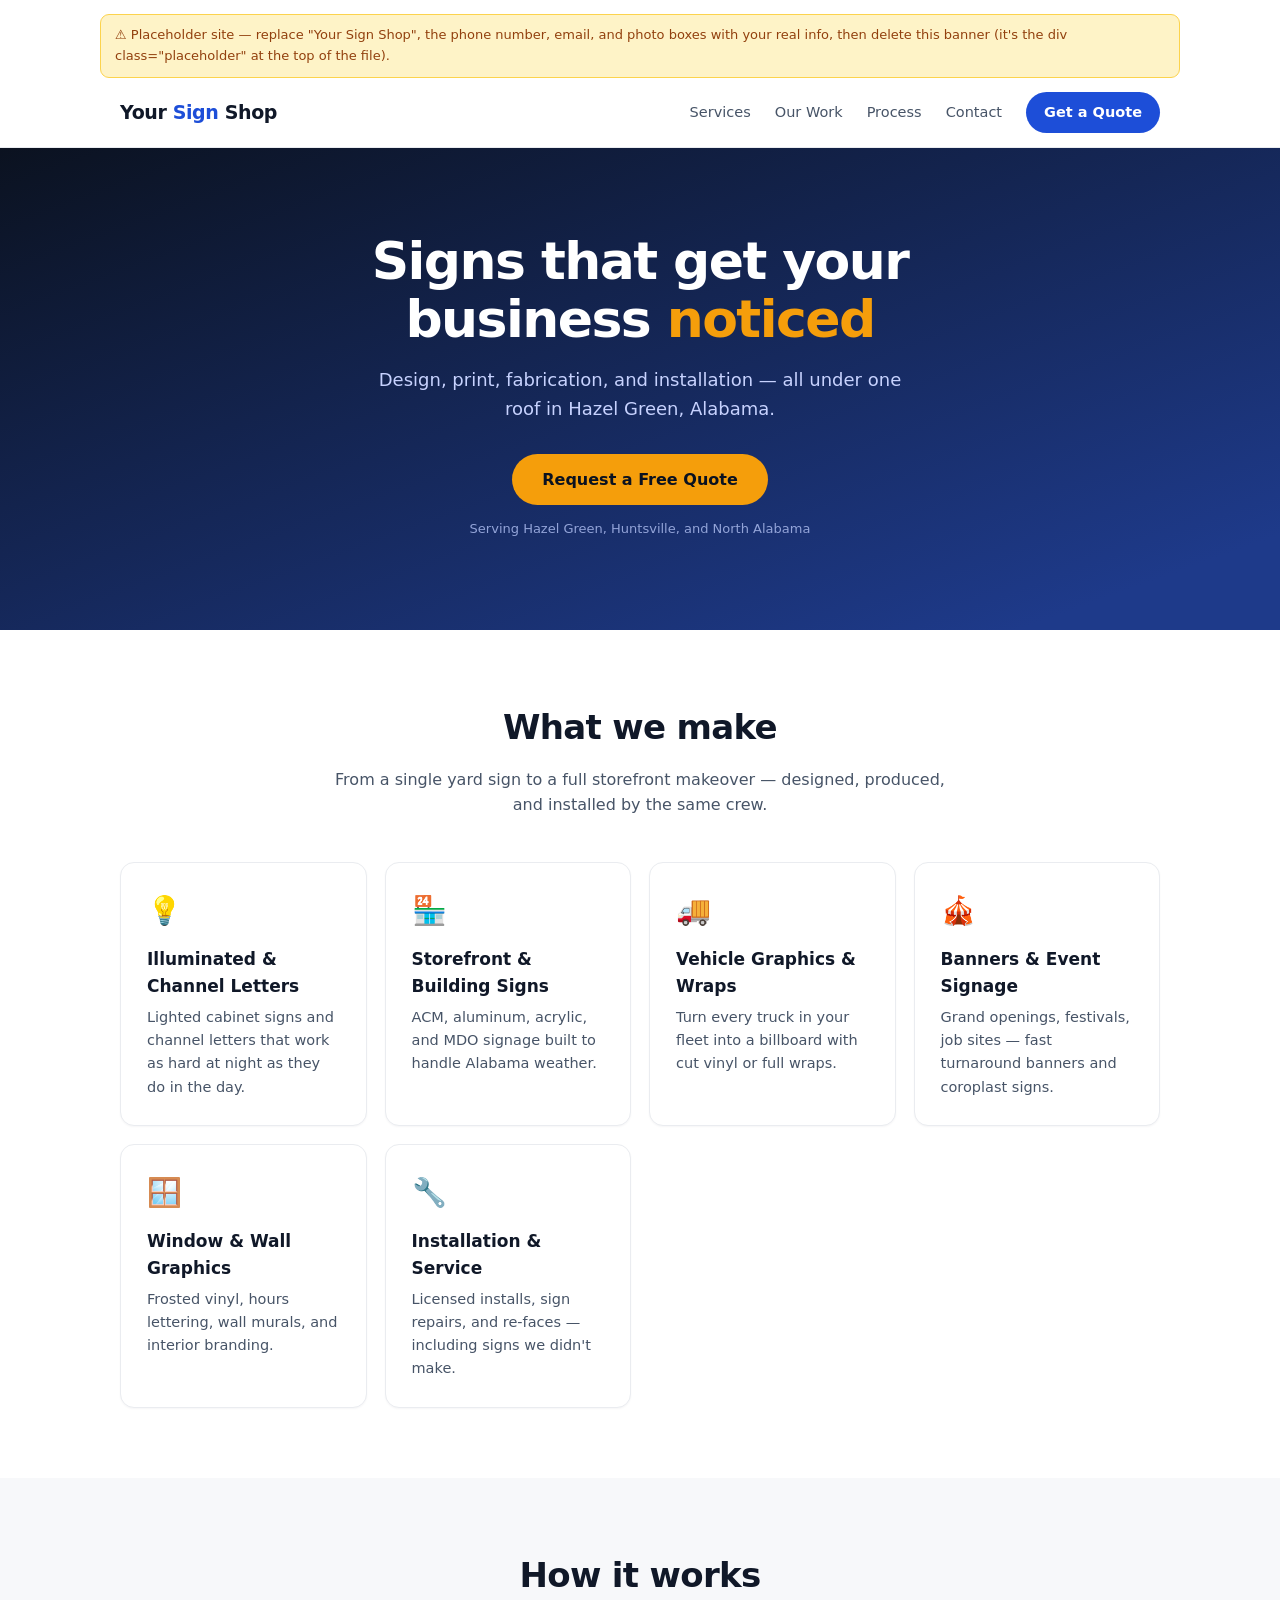
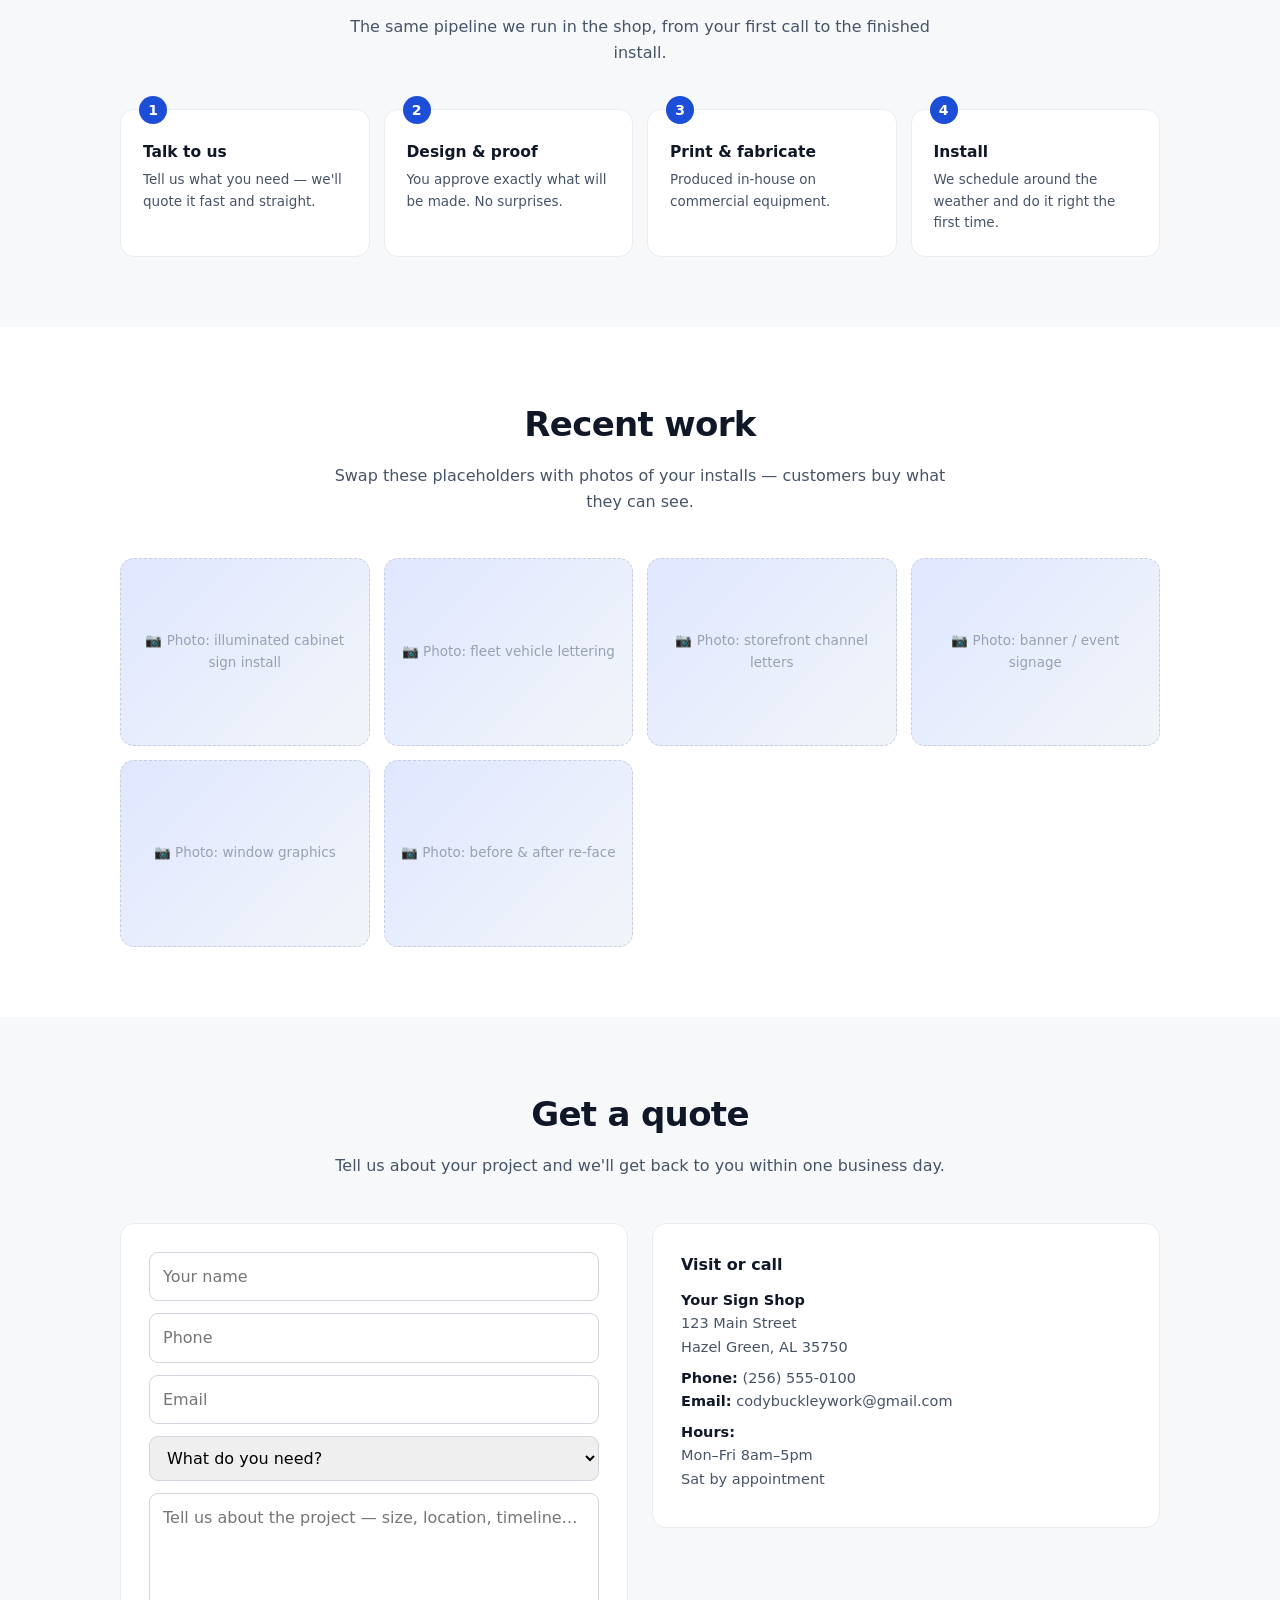
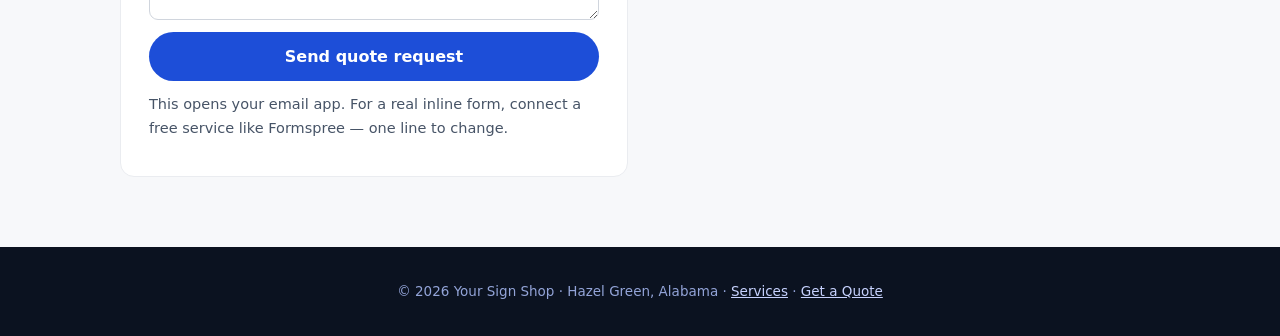
==== shop-website-public/index.html @ 36ec5738 "update Sun 07/12/2026 11:29:08.54" ====
<!DOCTYPE html>
<html lang="en">
<head>
<meta charset="UTF-8">
<meta name="viewport" content="width=device-width, initial-scale=1.0">
<title>Your Sign Shop — Custom Signs, Banners & Vehicle Graphics | Hazel Green, AL</title>
<meta name="description" content="Custom signs, banners, vehicle graphics, and installations in Hazel Green, Alabama. Design to install, done right.">
<style>
:root{
  --ink:#101828;--ink2:#475467;--ink3:#98a2b3;--bg:#ffffff;--bg2:#f7f8fa;
  --brand:#1d4ed8;--brand-dark:#1e3a8a;--accent:#f59e0b;--radius:14px;
  --max:1080px;
}
*{box-sizing:border-box;margin:0}
body{font-family:system-ui,-apple-system,'Segoe UI',Roboto,sans-serif;color:var(--ink);line-height:1.6;background:var(--bg)}
img{max-width:100%}
a{color:var(--brand)}
.wrap{max-width:var(--max);margin:0 auto;padding:0 20px}
header{position:sticky;top:0;background:rgba(255,255,255,.94);backdrop-filter:blur(8px);border-bottom:1px solid #eaecf0;z-index:10}
.nav{display:flex;align-items:center;gap:24px;padding:14px 20px;max-width:var(--max);margin:0 auto}
.logo{font-weight:800;font-size:19px;letter-spacing:-.02em;color:var(--ink);text-decoration:none}
.logo span{color:var(--brand)}
.nav a:not(.logo):not(.cta){color:var(--ink2);text-decoration:none;font-size:14.5px;font-weight:500}
.nav a:hover:not(.logo):not(.cta){color:var(--ink)}
.nav .spacer{flex:1}
.cta{background:var(--brand);color:#fff;text-decoration:none;font-weight:600;font-size:14.5px;padding:9px 18px;border-radius:999px}
.cta:hover{background:var(--brand-dark)}
.hero{background:linear-gradient(160deg,#0b1220 0%,#1e3a8a 90%);color:#fff;padding:84px 20px 90px;text-align:center}
.hero h1{font-size:clamp(30px,5.5vw,52px);font-weight:800;letter-spacing:-.03em;line-height:1.12;max-width:760px;margin:0 auto}
.hero h1 em{font-style:normal;color:var(--accent)}
.hero p{margin:18px auto 0;max-width:560px;font-size:18px;color:#c7d2fe}
.hero .cta{display:inline-block;margin-top:30px;font-size:16px;padding:13px 30px;background:var(--accent);color:#0b1220}
.hero .cta:hover{filter:brightness(1.08)}
.hero .sub{margin-top:14px;font-size:13px;color:#93a4d8}
section{padding:70px 0}
section.alt{background:var(--bg2)}
h2{font-size:clamp(24px,3.5vw,34px);font-weight:800;letter-spacing:-.02em;text-align:center}
.lede{text-align:center;color:var(--ink2);max-width:620px;margin:12px auto 0}
.grid{display:grid;grid-template-columns:repeat(auto-fit,minmax(240px,1fr));gap:18px;margin-top:44px}
.card{background:#fff;border:1px solid #eaecf0;border-radius:var(--radius);padding:26px;box-shadow:0 1px 2px rgba(16,24,40,.04)}
.alt .card{box-shadow:0 1px 3px rgba(16,24,40,.07)}
.card .ico{font-size:28px}
.card h3{margin:12px 0 6px;font-size:17px}
.card p{color:var(--ink2);font-size:14.5px}
.steps{display:grid;grid-template-columns:repeat(auto-fit,minmax(180px,1fr));gap:14px;margin-top:44px;counter-reset:step}
.step{background:#fff;border:1px solid #eaecf0;border-radius:var(--radius);padding:22px;position:relative}
.step::before{counter-increment:step;content:counter(step);position:absolute;top:-14px;left:18px;background:var(--brand);color:#fff;width:28px;height:28px;border-radius:50%;display:flex;align-items:center;justify-content:center;font-weight:700;font-size:14px}
.step h3{font-size:15.5px;margin:8px 0 4px}
.step p{color:var(--ink2);font-size:13.5px}
.gallery{display:grid;grid-template-columns:repeat(auto-fit,minmax(220px,1fr));gap:14px;margin-top:44px}
.shot{aspect-ratio:4/3;border-radius:var(--radius);background:linear-gradient(135deg,#e0e7ff,#f1f5f9);display:flex;align-items:center;justify-content:center;color:var(--ink3);font-size:13.5px;text-align:center;padding:12px;border:1px dashed #c7cede}
.contact-grid{display:grid;grid-template-columns:repeat(auto-fit,minmax(260px,1fr));gap:24px;margin-top:44px;align-items:start}
.contact-card{background:#fff;border:1px solid #eaecf0;border-radius:var(--radius);padding:28px}
.contact-card h3{font-size:16px;margin-bottom:12px}
.contact-card p{color:var(--ink2);font-size:14.5px;margin-bottom:8px}
.contact-card strong{color:var(--ink)}
form{display:flex;flex-direction:column;gap:12px}
input,textarea,select{font:inherit;padding:11px 13px;border:1px solid #d0d5dd;border-radius:9px;width:100%}
input:focus,textarea:focus,select:focus{outline:2px solid var(--brand);border-color:transparent}
button{font:inherit;font-weight:600;background:var(--brand);color:#fff;border:none;border-radius:999px;padding:12px 24px;cursor:pointer}
button:hover{background:var(--brand-dark)}
.note{font-size:12.5px;color:var(--ink3)}
footer{background:#0b1220;color:#93a4d8;padding:34px 20px;text-align:center;font-size:13.5px}
footer a{color:#c7d2fe}
.placeholder{background:#fef3c7;border:1px solid #fcd34d;border-radius:9px;padding:10px 14px;font-size:13px;color:#92400e;max-width:var(--max);margin:14px auto 0}
@media(max-width:640px){
  .nav{gap:14px;flex-wrap:wrap}
  .nav a:not(.logo):not(.cta){font-size:13px}
  section{padding:50px 0}
}
</style>
</head>
<body>

<div class="placeholder">⚠ Placeholder site — replace "Your Sign Shop", the phone number, email, and photo boxes with your real info, then delete this banner (it's the div class="placeholder" at the top of the file).</div>

<header>
  <nav class="nav">
    <a class="logo" href="#">Your <span>Sign</span> Shop</a>
    <span class="spacer"></span>
    <a href="#services">Services</a>
    <a href="#work">Our Work</a>
    <a href="#process">Process</a>
    <a href="#contact">Contact</a>
    <a class="cta" href="#contact">Get a Quote</a>
  </nav>
</header>

<section class="hero">
  <h1>Signs that get your business <em>noticed</em></h1>
  <p>Design, print, fabrication, and installation — all under one roof in Hazel Green, Alabama.</p>
  <a class="cta" href="#contact">Request a Free Quote</a>
  <div class="sub">Serving Hazel Green, Huntsville, and North Alabama</div>
</section>

<section id="services">
  <div class="wrap">
    <h2>What we make</h2>
    <p class="lede">From a single yard sign to a full storefront makeover — designed, produced, and installed by the same crew.</p>
    <div class="grid">
      <div class="card"><div class="ico">💡</div><h3>Illuminated &amp; Channel Letters</h3><p>Lighted cabinet signs and channel letters that work as hard at night as they do in the day.</p></div>
      <div class="card"><div class="ico">🏪</div><h3>Storefront &amp; Building Signs</h3><p>ACM, aluminum, acrylic, and MDO signage built to handle Alabama weather.</p></div>
      <div class="card"><div class="ico">🚚</div><h3>Vehicle Graphics &amp; Wraps</h3><p>Turn every truck in your fleet into a billboard with cut vinyl or full wraps.</p></div>
      <div class="card"><div class="ico">🎪</div><h3>Banners &amp; Event Signage</h3><p>Grand openings, festivals, job sites — fast turnaround banners and coroplast signs.</p></div>
      <div class="card"><div class="ico">🪟</div><h3>Window &amp; Wall Graphics</h3><p>Frosted vinyl, hours lettering, wall murals, and interior branding.</p></div>
      <div class="card"><div class="ico">🔧</div><h3>Installation &amp; Service</h3><p>Licensed installs, sign repairs, and re-faces — including signs we didn't make.</p></div>
    </div>
  </div>
</section>

<section class="alt" id="process">
  <div class="wrap">
    <h2>How it works</h2>
    <p class="lede">The same pipeline we run in the shop, from your first call to the finished install.</p>
    <div class="steps">
      <div class="step"><h3>Talk to us</h3><p>Tell us what you need — we'll quote it fast and straight.</p></div>
      <div class="step"><h3>Design &amp; proof</h3><p>You approve exactly what will be made. No surprises.</p></div>
      <div class="step"><h3>Print &amp; fabricate</h3><p>Produced in-house on commercial equipment.</p></div>
      <div class="step"><h3>Install</h3><p>We schedule around the weather and do it right the first time.</p></div>
    </div>
  </div>
</section>

<section id="work">
  <div class="wrap">
    <h2>Recent work</h2>
    <p class="lede">Swap these placeholders with photos of your installs — customers buy what they can see.</p>
    <div class="gallery">
      <div class="shot">📷 Photo: illuminated cabinet sign install</div>
      <div class="shot">📷 Photo: fleet vehicle lettering</div>
      <div class="shot">📷 Photo: storefront channel letters</div>
      <div class="shot">📷 Photo: banner / event signage</div>
      <div class="shot">📷 Photo: window graphics</div>
      <div class="shot">📷 Photo: before &amp; after re-face</div>
    </div>
  </div>
</section>

<section class="alt" id="contact">
  <div class="wrap">
    <h2>Get a quote</h2>
    <p class="lede">Tell us about your project and we'll get back to you within one business day.</p>
    <div class="contact-grid">
      <div class="contact-card">
        <form action="mailto:codybuckleywork@gmail.com" method="get" enctype="text/plain">
          <input type="text" name="name" placeholder="Your name" required>
          <input type="text" name="phone" placeholder="Phone">
          <input type="email" name="email" placeholder="Email" required>
          <select name="type">
            <option value="">What do you need?</option>
            <option>Illuminated / channel letters</option>
            <option>Storefront or building sign</option>
            <option>Vehicle graphics / wrap</option>
            <option>Banner or event signage</option>
            <option>Window / wall graphics</option>
            <option>Repair or install only</option>
            <option>Something else</option>
          </select>
          <textarea name="details" rows="4" placeholder="Tell us about the project — size, location, timeline…"></textarea>
          <button type="submit">Send quote request</button>
          <p class="note">This opens your email app. For a real inline form, connect a free service like Formspree — one line to change.</p>
        </form>
      </div>
      <div class="contact-card">
        <h3>Visit or call</h3>
        <p><strong>Your Sign Shop</strong><br>123 Main Street<br>Hazel Green, AL 35750</p>
        <p><strong>Phone:</strong> (256) 555-0100<br><strong>Email:</strong> codybuckleywork@gmail.com</p>
        <p><strong>Hours:</strong><br>Mon–Fri 8am–5pm<br>Sat by appointment</p>
      </div>
    </div>
  </div>
</section>

<footer>
  © 2026 Your Sign Shop · Hazel Green, Alabama · <a href="#services">Services</a> · <a href="#contact">Get a Quote</a>
</footer>

</body>
</html>
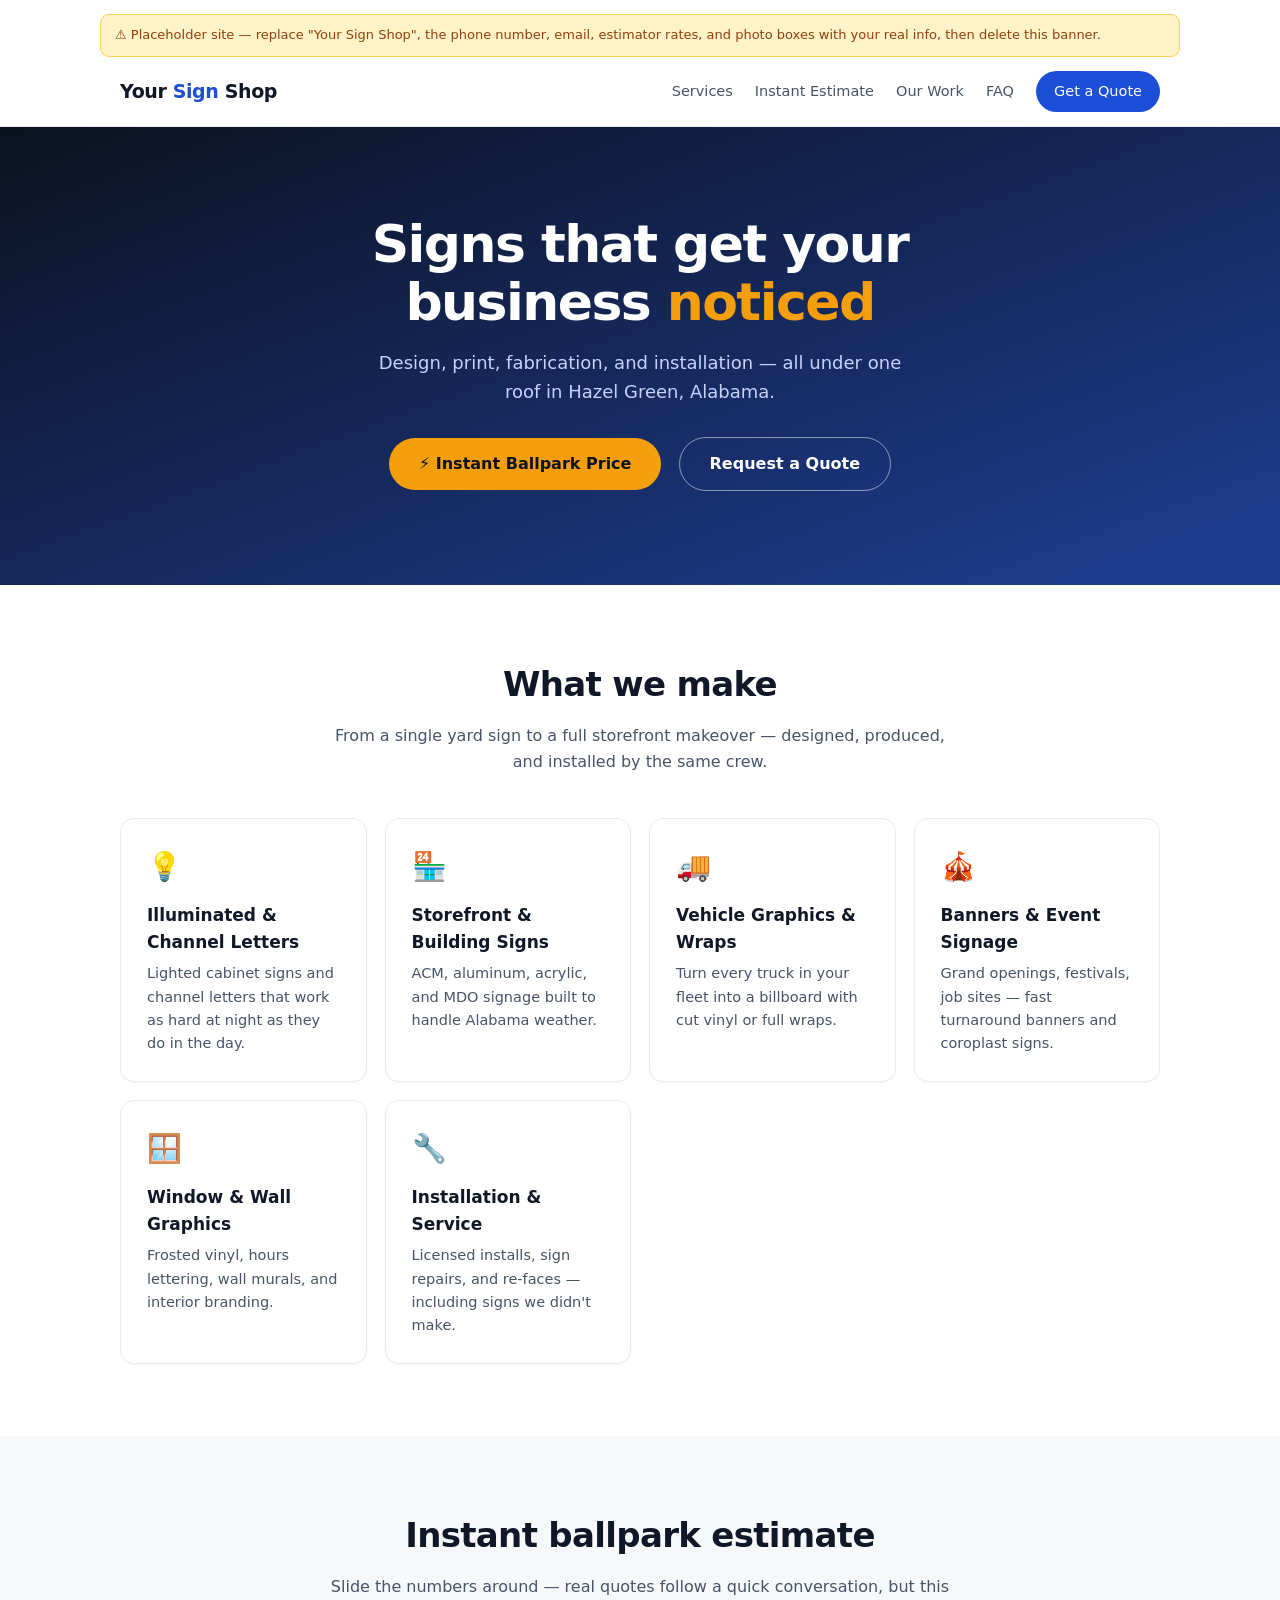
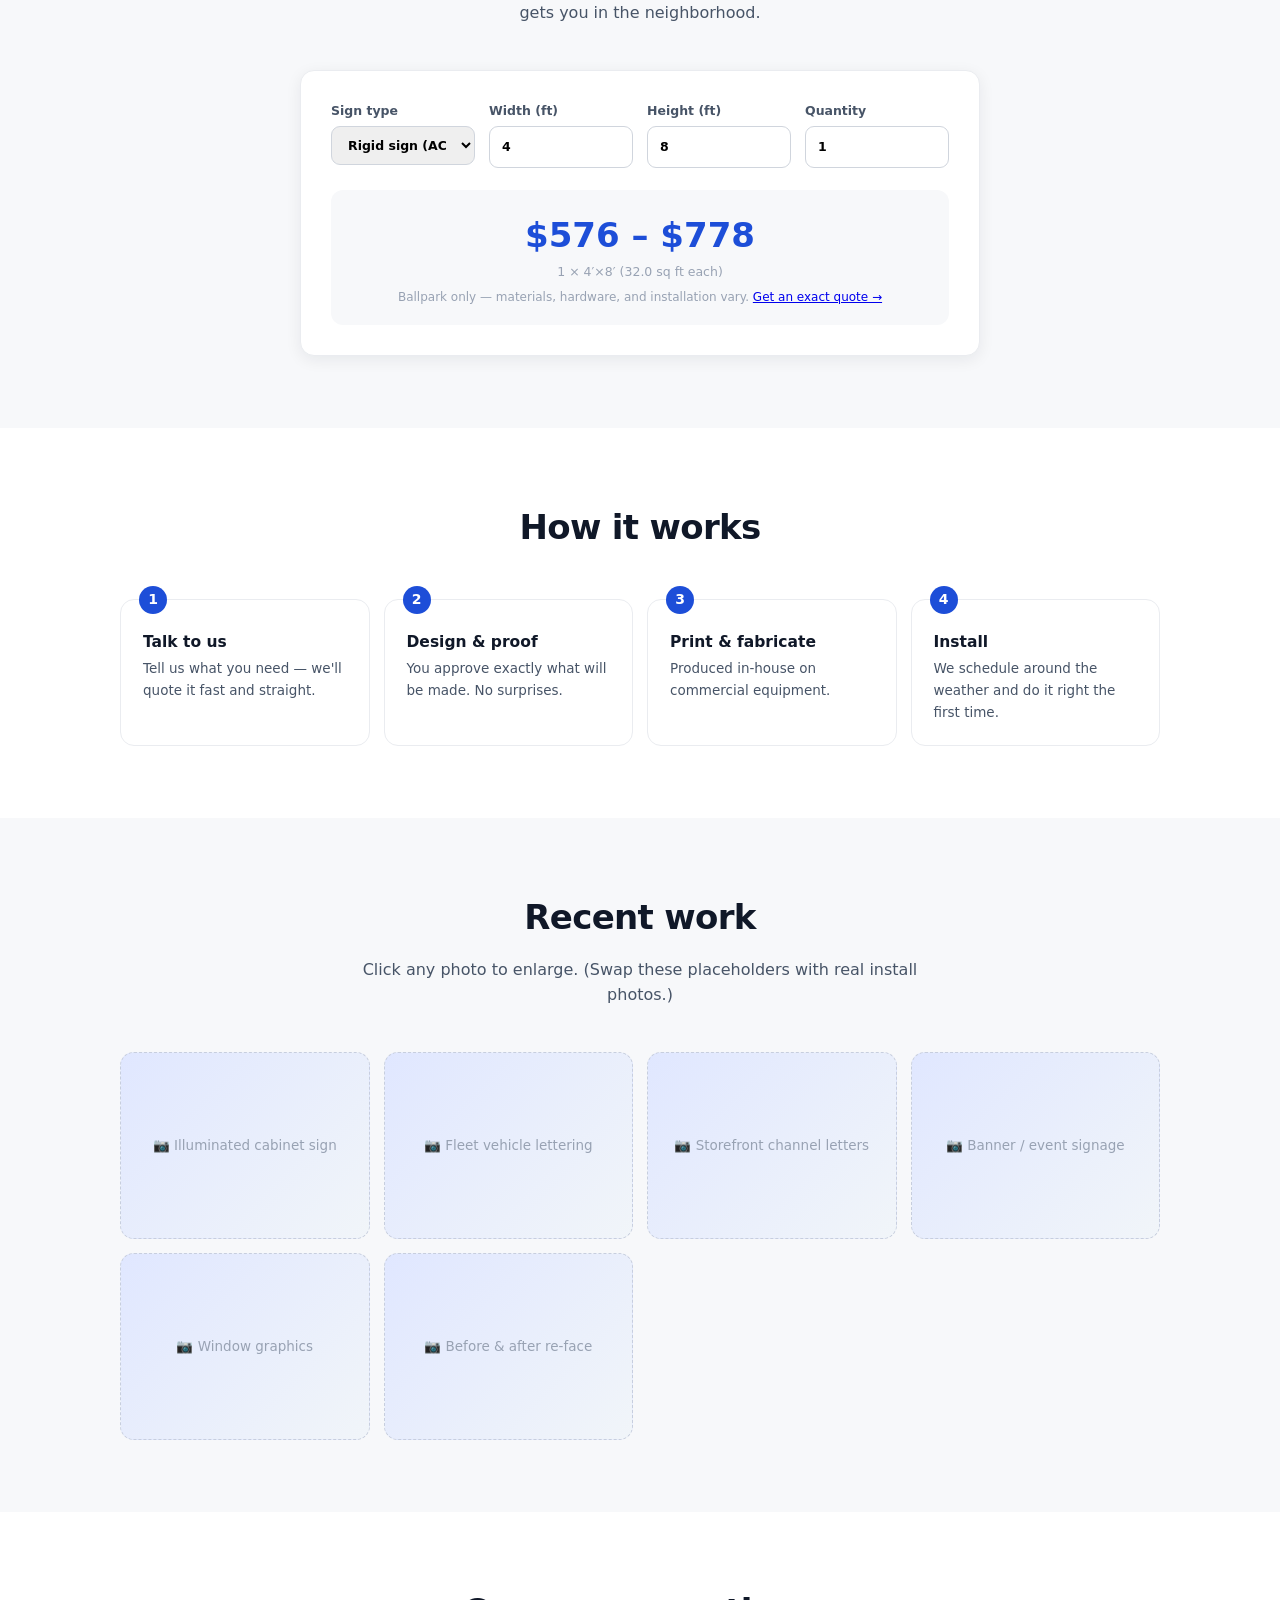
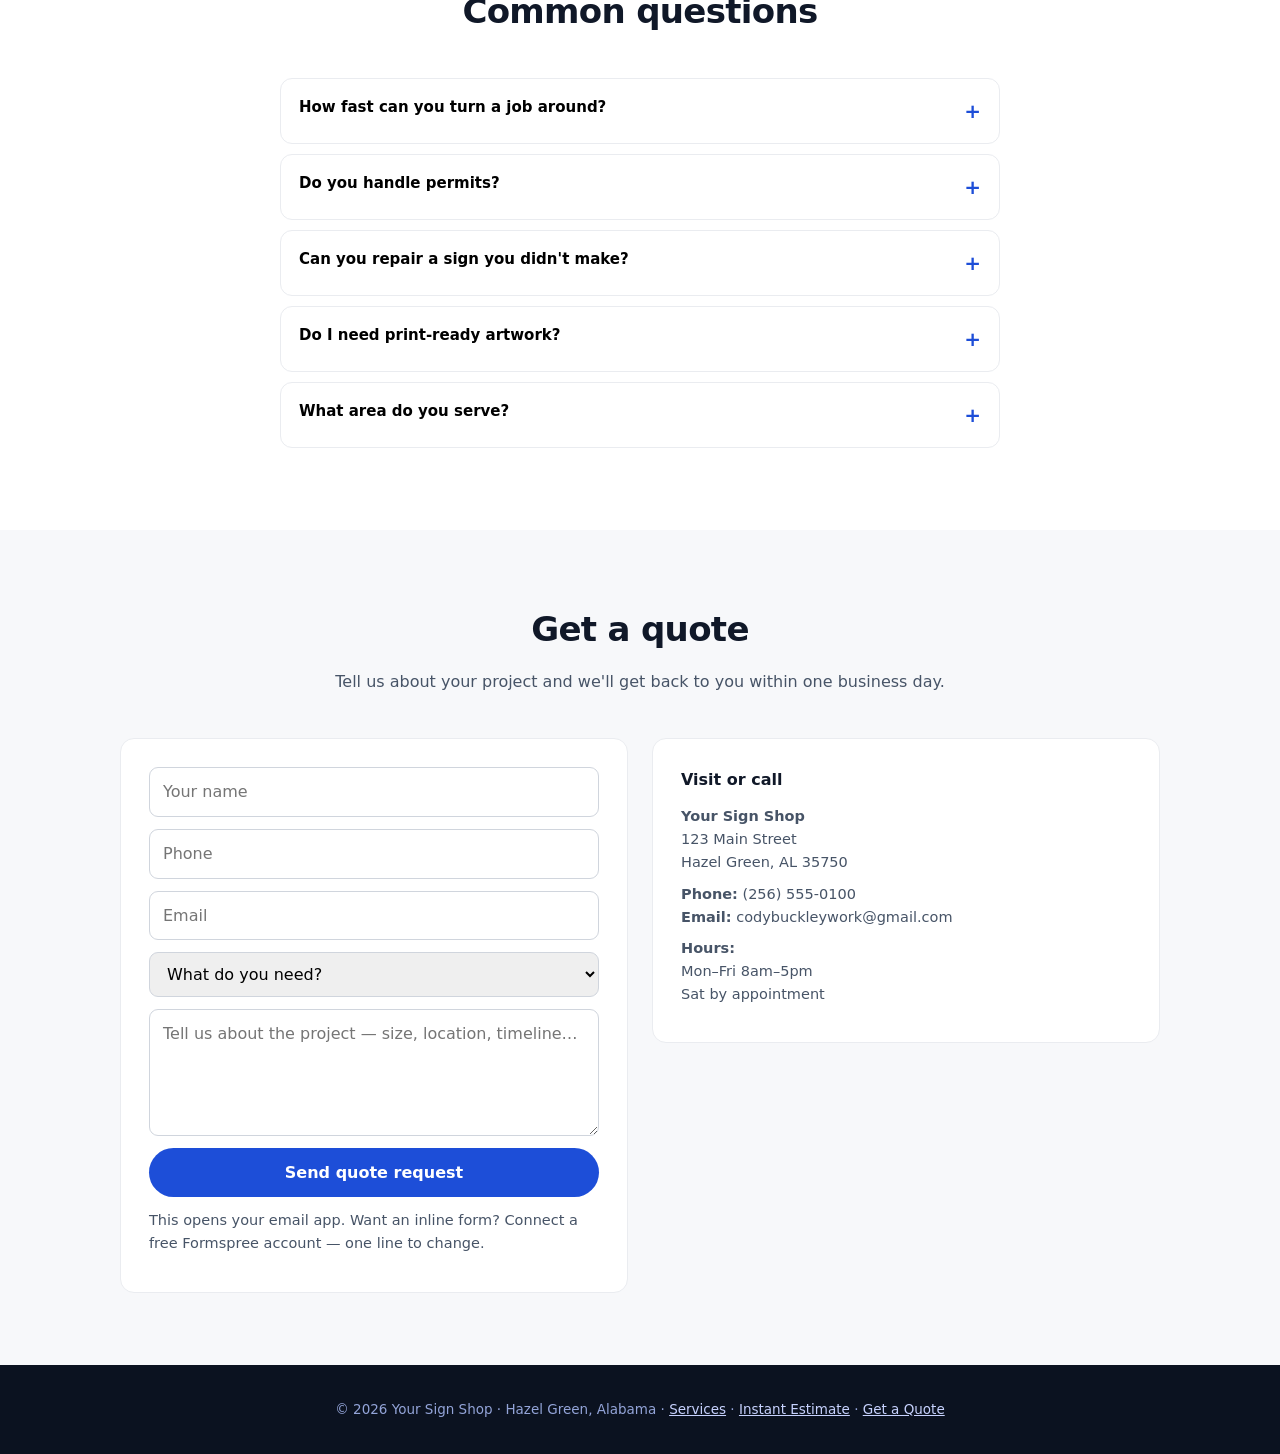
==== commit e1fc02b1: "interactive site" ====
--- a/shop-website-public/index.html
+++ b/shop-website-public/index.html
@@ -4,145 +4,208 @@
 <meta charset="UTF-8">
 <meta name="viewport" content="width=device-width, initial-scale=1.0">
 <title>Your Sign Shop — Custom Signs, Banners & Vehicle Graphics | Hazel Green, AL</title>
-<meta name="description" content="Custom signs, banners, vehicle graphics, and installations in Hazel Green, Alabama. Design to install, done right.">
+<meta name="description" content="Custom signs, banners, vehicle graphics, and installations in Hazel Green, Alabama. Instant ballpark pricing, design to install.">
 <style>
-:root{
-  --ink:#101828;--ink2:#475467;--ink3:#98a2b3;--bg:#ffffff;--bg2:#f7f8fa;
-  --brand:#1d4ed8;--brand-dark:#1e3a8a;--accent:#f59e0b;--radius:14px;
-  --max:1080px;
-}
+:root{--ink:#101828;--ink2:#475467;--ink3:#98a2b3;--bg:#fff;--bg2:#f7f8fa;--brand:#1d4ed8;--brand-dark:#1e3a8a;--accent:#f59e0b;--radius:14px;--max:1080px}
 *{box-sizing:border-box;margin:0}
+html{scroll-behavior:smooth}
 body{font-family:system-ui,-apple-system,'Segoe UI',Roboto,sans-serif;color:var(--ink);line-height:1.6;background:var(--bg)}
 img{max-width:100%}
-a{color:var(--brand)}
 .wrap{max-width:var(--max);margin:0 auto;padding:0 20px}
-header{position:sticky;top:0;background:rgba(255,255,255,.94);backdrop-filter:blur(8px);border-bottom:1px solid #eaecf0;z-index:10}
-.nav{display:flex;align-items:center;gap:24px;padding:14px 20px;max-width:var(--max);margin:0 auto}
+header{position:sticky;top:0;background:rgba(255,255,255,.95);backdrop-filter:blur(8px);border-bottom:1px solid #eaecf0;z-index:20}
+.nav{display:flex;align-items:center;gap:22px;padding:14px 20px;max-width:var(--max);margin:0 auto}
 .logo{font-weight:800;font-size:19px;letter-spacing:-.02em;color:var(--ink);text-decoration:none}
 .logo span{color:var(--brand)}
-.nav a:not(.logo):not(.cta){color:var(--ink2);text-decoration:none;font-size:14.5px;font-weight:500}
-.nav a:hover:not(.logo):not(.cta){color:var(--ink)}
-.nav .spacer{flex:1}
-.cta{background:var(--brand);color:#fff;text-decoration:none;font-weight:600;font-size:14.5px;padding:9px 18px;border-radius:999px}
+.nav-links{display:flex;gap:22px;align-items:center;margin-left:auto}
+.nav-links a{color:var(--ink2);text-decoration:none;font-size:14.5px;font-weight:500}
+.nav-links a:hover{color:var(--ink)}
+.cta{background:var(--brand);color:#fff!important;font-weight:600;padding:9px 18px;border-radius:999px}
 .cta:hover{background:var(--brand-dark)}
-.hero{background:linear-gradient(160deg,#0b1220 0%,#1e3a8a 90%);color:#fff;padding:84px 20px 90px;text-align:center}
+.burger{display:none;margin-left:auto;background:none;border:none;font-size:26px;cursor:pointer;color:var(--ink)}
+.hero{background:linear-gradient(160deg,#0b1220 0%,#1e3a8a 90%);color:#fff;padding:88px 20px 94px;text-align:center;overflow:hidden}
 .hero h1{font-size:clamp(30px,5.5vw,52px);font-weight:800;letter-spacing:-.03em;line-height:1.12;max-width:760px;margin:0 auto}
 .hero h1 em{font-style:normal;color:var(--accent)}
 .hero p{margin:18px auto 0;max-width:560px;font-size:18px;color:#c7d2fe}
-.hero .cta{display:inline-block;margin-top:30px;font-size:16px;padding:13px 30px;background:var(--accent);color:#0b1220}
-.hero .cta:hover{filter:brightness(1.08)}
-.hero .sub{margin-top:14px;font-size:13px;color:#93a4d8}
-section{padding:70px 0}
+.hero .btn{display:inline-block;margin:30px 6px 0;font-size:16px;padding:13px 30px;border-radius:999px;text-decoration:none;font-weight:700}
+.b-solid{background:var(--accent);color:#0b1220}
+.b-line{border:1.5px solid rgba(255,255,255,.5);color:#fff}
+section{padding:72px 0}
 section.alt{background:var(--bg2)}
 h2{font-size:clamp(24px,3.5vw,34px);font-weight:800;letter-spacing:-.02em;text-align:center}
 .lede{text-align:center;color:var(--ink2);max-width:620px;margin:12px auto 0}
 .grid{display:grid;grid-template-columns:repeat(auto-fit,minmax(240px,1fr));gap:18px;margin-top:44px}
 .card{background:#fff;border:1px solid #eaecf0;border-radius:var(--radius);padding:26px;box-shadow:0 1px 2px rgba(16,24,40,.04)}
-.alt .card{box-shadow:0 1px 3px rgba(16,24,40,.07)}
 .card .ico{font-size:28px}
 .card h3{margin:12px 0 6px;font-size:17px}
 .card p{color:var(--ink2);font-size:14.5px}
+/* estimator */
+.est{max-width:680px;margin:44px auto 0;background:#fff;border:1px solid #eaecf0;border-radius:var(--radius);padding:30px;box-shadow:0 4px 16px rgba(16,24,40,.07)}
+.est-grid{display:grid;grid-template-columns:repeat(auto-fit,minmax(130px,1fr));gap:14px}
+.est label{display:flex;flex-direction:column;gap:5px;font-size:12.5px;font-weight:600;color:var(--ink2)}
+.est input,.est select{font:inherit;padding:10px 12px;border:1px solid #d0d5dd;border-radius:9px}
+.est-out{margin-top:22px;text-align:center;background:var(--bg2);border-radius:12px;padding:18px}
+.est-price{font-size:34px;font-weight:800;color:var(--brand)}
+.est-note{font-size:12px;color:var(--ink3);margin-top:6px}
+/* gallery + lightbox */
+.gallery{display:grid;grid-template-columns:repeat(auto-fit,minmax(220px,1fr));gap:14px;margin-top:44px}
+.shot{aspect-ratio:4/3;border-radius:var(--radius);background:linear-gradient(135deg,#e0e7ff,#f1f5f9);display:flex;align-items:center;justify-content:center;color:var(--ink3);font-size:13.5px;text-align:center;padding:12px;border:1px dashed #c7cede;cursor:zoom-in;transition:transform .15s}
+.shot:hover{transform:scale(1.02)}
+.lightbox{position:fixed;inset:0;background:rgba(10,15,26,.92);display:none;align-items:center;justify-content:center;z-index:50;cursor:zoom-out}
+.lightbox.open{display:flex}
+.lightbox .lb-body{max-width:88vw;max-height:82vh;background:#fff;border-radius:14px;padding:40px;font-size:18px;color:var(--ink2);text-align:center}
+/* faq */
+.faq{max-width:720px;margin:40px auto 0}
+.faq-item{border:1px solid #eaecf0;border-radius:12px;margin-bottom:10px;background:#fff;overflow:hidden}
+.faq-q{width:100%;text-align:left;font:inherit;font-weight:600;font-size:15px;padding:16px 18px;background:none;border:none;cursor:pointer;display:flex;justify-content:space-between;gap:10px}
+.faq-q::after{content:"+";font-size:20px;color:var(--brand);transition:transform .2s}
+.faq-item.open .faq-q::after{transform:rotate(45deg)}
+.faq-a{max-height:0;overflow:hidden;transition:max-height .25s ease;color:var(--ink2);font-size:14.5px}
+.faq-a p{padding:0 18px 16px}
+.faq-item.open .faq-a{max-height:200px}
+/* steps + contact reused */
 .steps{display:grid;grid-template-columns:repeat(auto-fit,minmax(180px,1fr));gap:14px;margin-top:44px;counter-reset:step}
 .step{background:#fff;border:1px solid #eaecf0;border-radius:var(--radius);padding:22px;position:relative}
 .step::before{counter-increment:step;content:counter(step);position:absolute;top:-14px;left:18px;background:var(--brand);color:#fff;width:28px;height:28px;border-radius:50%;display:flex;align-items:center;justify-content:center;font-weight:700;font-size:14px}
 .step h3{font-size:15.5px;margin:8px 0 4px}
 .step p{color:var(--ink2);font-size:13.5px}
-.gallery{display:grid;grid-template-columns:repeat(auto-fit,minmax(220px,1fr));gap:14px;margin-top:44px}
-.shot{aspect-ratio:4/3;border-radius:var(--radius);background:linear-gradient(135deg,#e0e7ff,#f1f5f9);display:flex;align-items:center;justify-content:center;color:var(--ink3);font-size:13.5px;text-align:center;padding:12px;border:1px dashed #c7cede}
 .contact-grid{display:grid;grid-template-columns:repeat(auto-fit,minmax(260px,1fr));gap:24px;margin-top:44px;align-items:start}
 .contact-card{background:#fff;border:1px solid #eaecf0;border-radius:var(--radius);padding:28px}
 .contact-card h3{font-size:16px;margin-bottom:12px}
 .contact-card p{color:var(--ink2);font-size:14.5px;margin-bottom:8px}
-.contact-card strong{color:var(--ink)}
-form{display:flex;flex-direction:column;gap:12px}
-input,textarea,select{font:inherit;padding:11px 13px;border:1px solid #d0d5dd;border-radius:9px;width:100%}
-input:focus,textarea:focus,select:focus{outline:2px solid var(--brand);border-color:transparent}
-button{font:inherit;font-weight:600;background:var(--brand);color:#fff;border:none;border-radius:999px;padding:12px 24px;cursor:pointer}
-button:hover{background:var(--brand-dark)}
+form.quote{display:flex;flex-direction:column;gap:12px}
+form.quote input,form.quote textarea,form.quote select{font:inherit;padding:11px 13px;border:1px solid #d0d5dd;border-radius:9px;width:100%}
+form.quote button{font:inherit;font-weight:600;background:var(--brand);color:#fff;border:none;border-radius:999px;padding:12px 24px;cursor:pointer}
 .note{font-size:12.5px;color:var(--ink3)}
 footer{background:#0b1220;color:#93a4d8;padding:34px 20px;text-align:center;font-size:13.5px}
 footer a{color:#c7d2fe}
+.totop{position:fixed;right:18px;bottom:18px;background:var(--brand);color:#fff;border:none;border-radius:50%;width:46px;height:46px;font-size:20px;cursor:pointer;opacity:0;pointer-events:none;transition:opacity .25s;z-index:30}
+.totop.show{opacity:1;pointer-events:auto}
+.reveal{opacity:0;transform:translateY(18px);transition:opacity .5s ease,transform .5s ease}
+.reveal.in{opacity:1;transform:none}
 .placeholder{background:#fef3c7;border:1px solid #fcd34d;border-radius:9px;padding:10px 14px;font-size:13px;color:#92400e;max-width:var(--max);margin:14px auto 0}
-@media(max-width:640px){
-  .nav{gap:14px;flex-wrap:wrap}
-  .nav a:not(.logo):not(.cta){font-size:13px}
-  section{padding:50px 0}
+@media(max-width:760px){
+  .nav-links{display:none;position:absolute;top:100%;left:0;right:0;background:#fff;border-bottom:1px solid #eaecf0;flex-direction:column;padding:16px;gap:14px}
+  .nav-links.open{display:flex}
+  .burger{display:block}
+  section{padding:52px 0}
 }
 </style>
 </head>
 <body>
 
-<div class="placeholder">⚠ Placeholder site — replace "Your Sign Shop", the phone number, email, and photo boxes with your real info, then delete this banner (it's the div class="placeholder" at the top of the file).</div>
+<div class="placeholder">⚠ Placeholder site — replace "Your Sign Shop", the phone number, email, estimator rates, and photo boxes with your real info, then delete this banner.</div>
 
 <header>
   <nav class="nav">
     <a class="logo" href="#">Your <span>Sign</span> Shop</a>
-    <span class="spacer"></span>
-    <a href="#services">Services</a>
-    <a href="#work">Our Work</a>
-    <a href="#process">Process</a>
-    <a href="#contact">Contact</a>
-    <a class="cta" href="#contact">Get a Quote</a>
+    <button class="burger" id="burger" aria-label="Menu">☰</button>
+    <div class="nav-links" id="nav-links">
+      <a href="#services">Services</a>
+      <a href="#estimate">Instant Estimate</a>
+      <a href="#work">Our Work</a>
+      <a href="#faq">FAQ</a>
+      <a class="cta" href="#contact">Get a Quote</a>
+    </div>
   </nav>
 </header>
 
 <section class="hero">
   <h1>Signs that get your business <em>noticed</em></h1>
   <p>Design, print, fabrication, and installation — all under one roof in Hazel Green, Alabama.</p>
-  <a class="cta" href="#contact">Request a Free Quote</a>
-  <div class="sub">Serving Hazel Green, Huntsville, and North Alabama</div>
+  <a class="btn b-solid" href="#estimate">⚡ Instant Ballpark Price</a>
+  <a class="btn b-line" href="#contact">Request a Quote</a>
 </section>
 
 <section id="services">
   <div class="wrap">
-    <h2>What we make</h2>
-    <p class="lede">From a single yard sign to a full storefront makeover — designed, produced, and installed by the same crew.</p>
+    <h2 class="reveal">What we make</h2>
+    <p class="lede reveal">From a single yard sign to a full storefront makeover — designed, produced, and installed by the same crew.</p>
     <div class="grid">
-      <div class="card"><div class="ico">💡</div><h3>Illuminated &amp; Channel Letters</h3><p>Lighted cabinet signs and channel letters that work as hard at night as they do in the day.</p></div>
-      <div class="card"><div class="ico">🏪</div><h3>Storefront &amp; Building Signs</h3><p>ACM, aluminum, acrylic, and MDO signage built to handle Alabama weather.</p></div>
-      <div class="card"><div class="ico">🚚</div><h3>Vehicle Graphics &amp; Wraps</h3><p>Turn every truck in your fleet into a billboard with cut vinyl or full wraps.</p></div>
-      <div class="card"><div class="ico">🎪</div><h3>Banners &amp; Event Signage</h3><p>Grand openings, festivals, job sites — fast turnaround banners and coroplast signs.</p></div>
-      <div class="card"><div class="ico">🪟</div><h3>Window &amp; Wall Graphics</h3><p>Frosted vinyl, hours lettering, wall murals, and interior branding.</p></div>
-      <div class="card"><div class="ico">🔧</div><h3>Installation &amp; Service</h3><p>Licensed installs, sign repairs, and re-faces — including signs we didn't make.</p></div>
-    </div>
-  </div>
-</section>
-
-<section class="alt" id="process">
-  <div class="wrap">
-    <h2>How it works</h2>
-    <p class="lede">The same pipeline we run in the shop, from your first call to the finished install.</p>
+      <div class="card reveal"><div class="ico">💡</div><h3>Illuminated &amp; Channel Letters</h3><p>Lighted cabinet signs and channel letters that work as hard at night as they do in the day.</p></div>
+      <div class="card reveal"><div class="ico">🏪</div><h3>Storefront &amp; Building Signs</h3><p>ACM, aluminum, acrylic, and MDO signage built to handle Alabama weather.</p></div>
+      <div class="card reveal"><div class="ico">🚚</div><h3>Vehicle Graphics &amp; Wraps</h3><p>Turn every truck in your fleet into a billboard with cut vinyl or full wraps.</p></div>
+      <div class="card reveal"><div class="ico">🎪</div><h3>Banners &amp; Event Signage</h3><p>Grand openings, festivals, job sites — fast turnaround banners and coroplast signs.</p></div>
+      <div class="card reveal"><div class="ico">🪟</div><h3>Window &amp; Wall Graphics</h3><p>Frosted vinyl, hours lettering, wall murals, and interior branding.</p></div>
+      <div class="card reveal"><div class="ico">🔧</div><h3>Installation &amp; Service</h3><p>Licensed installs, sign repairs, and re-faces — including signs we didn't make.</p></div>
+    </div>
+  </div>
+</section>
+
+<section class="alt" id="estimate">
+  <div class="wrap">
+    <h2 class="reveal">Instant ballpark estimate</h2>
+    <p class="lede reveal">Slide the numbers around — real quotes follow a quick conversation, but this gets you in the neighborhood.</p>
+    <div class="est reveal">
+      <div class="est-grid">
+        <label>Sign type
+          <select id="e-type">
+            <option value="banner">Banner</option>
+            <option value="coroplast">Yard sign (coroplast)</option>
+            <option value="acm" selected>Rigid sign (ACM)</option>
+            <option value="acrylic">Acrylic</option>
+            <option value="vinyl">Vinyl lettering</option>
+          </select>
+        </label>
+        <label>Width (ft)<input type="number" id="e-w" value="4" min="1" max="50" step="0.5"></label>
+        <label>Height (ft)<input type="number" id="e-h" value="8" min="1" max="50" step="0.5"></label>
+        <label>Quantity<input type="number" id="e-qty" value="1" min="1" max="500"></label>
+      </div>
+      <div class="est-out">
+        <div class="est-price" id="e-price">$—</div>
+        <div id="e-detail" class="note"></div>
+        <div class="est-note">Ballpark only — materials, hardware, and installation vary. <a href="#contact">Get an exact quote →</a></div>
+      </div>
+    </div>
+  </div>
+</section>
+
+<section id="process">
+  <div class="wrap">
+    <h2 class="reveal">How it works</h2>
     <div class="steps">
-      <div class="step"><h3>Talk to us</h3><p>Tell us what you need — we'll quote it fast and straight.</p></div>
-      <div class="step"><h3>Design &amp; proof</h3><p>You approve exactly what will be made. No surprises.</p></div>
-      <div class="step"><h3>Print &amp; fabricate</h3><p>Produced in-house on commercial equipment.</p></div>
-      <div class="step"><h3>Install</h3><p>We schedule around the weather and do it right the first time.</p></div>
-    </div>
-  </div>
-</section>
-
-<section id="work">
-  <div class="wrap">
-    <h2>Recent work</h2>
-    <p class="lede">Swap these placeholders with photos of your installs — customers buy what they can see.</p>
+      <div class="step reveal"><h3>Talk to us</h3><p>Tell us what you need — we'll quote it fast and straight.</p></div>
+      <div class="step reveal"><h3>Design &amp; proof</h3><p>You approve exactly what will be made. No surprises.</p></div>
+      <div class="step reveal"><h3>Print &amp; fabricate</h3><p>Produced in-house on commercial equipment.</p></div>
+      <div class="step reveal"><h3>Install</h3><p>We schedule around the weather and do it right the first time.</p></div>
+    </div>
+  </div>
+</section>
+
+<section class="alt" id="work">
+  <div class="wrap">
+    <h2 class="reveal">Recent work</h2>
+    <p class="lede reveal">Click any photo to enlarge. (Swap these placeholders with real install photos.)</p>
     <div class="gallery">
-      <div class="shot">📷 Photo: illuminated cabinet sign install</div>
-      <div class="shot">📷 Photo: fleet vehicle lettering</div>
-      <div class="shot">📷 Photo: storefront channel letters</div>
-      <div class="shot">📷 Photo: banner / event signage</div>
-      <div class="shot">📷 Photo: window graphics</div>
-      <div class="shot">📷 Photo: before &amp; after re-face</div>
+      <div class="shot" data-cap="Illuminated cabinet sign install">📷 Illuminated cabinet sign</div>
+      <div class="shot" data-cap="Fleet vehicle lettering">📷 Fleet vehicle lettering</div>
+      <div class="shot" data-cap="Storefront channel letters">📷 Storefront channel letters</div>
+      <div class="shot" data-cap="Banner / event signage">📷 Banner / event signage</div>
+      <div class="shot" data-cap="Window graphics">📷 Window graphics</div>
+      <div class="shot" data-cap="Before & after re-face">📷 Before &amp; after re-face</div>
+    </div>
+  </div>
+</section>
+
+<section id="faq">
+  <div class="wrap">
+    <h2 class="reveal">Common questions</h2>
+    <div class="faq reveal">
+      <div class="faq-item"><button class="faq-q">How fast can you turn a job around?</button><div class="faq-a"><p>Banners and yard signs often ship in 2–3 business days. Fabricated and illuminated signs typically run 2–4 weeks depending on permits and materials.</p></div></div>
+      <div class="faq-item"><button class="faq-q">Do you handle permits?</button><div class="faq-a"><p>Yes — for permanent signage we can handle the local permitting process as part of the project.</p></div></div>
+      <div class="faq-item"><button class="faq-q">Can you repair a sign you didn't make?</button><div class="faq-a"><p>Absolutely. Re-faces, lighting repairs, and refurbishments are a regular part of our week.</p></div></div>
+      <div class="faq-item"><button class="faq-q">Do I need print-ready artwork?</button><div class="faq-a"><p>No — bring a logo, a sketch, or an idea. Design and proofing are part of the process, and nothing gets made until you approve the proof.</p></div></div>
+      <div class="faq-item"><button class="faq-q">What area do you serve?</button><div class="faq-a"><p>Hazel Green, Huntsville, and the surrounding North Alabama area. Ask about jobs further out.</p></div></div>
     </div>
   </div>
 </section>
 
 <section class="alt" id="contact">
   <div class="wrap">
-    <h2>Get a quote</h2>
-    <p class="lede">Tell us about your project and we'll get back to you within one business day.</p>
+    <h2 class="reveal">Get a quote</h2>
+    <p class="lede reveal">Tell us about your project and we'll get back to you within one business day.</p>
     <div class="contact-grid">
-      <div class="contact-card">
-        <form action="mailto:codybuckleywork@gmail.com" method="get" enctype="text/plain">
+      <div class="contact-card reveal">
+        <form class="quote" action="mailto:codybuckleywork@gmail.com" method="get" enctype="text/plain">
           <input type="text" name="name" placeholder="Your name" required>
           <input type="text" name="phone" placeholder="Phone">
           <input type="email" name="email" placeholder="Email" required>
@@ -158,10 +221,10 @@
           </select>
           <textarea name="details" rows="4" placeholder="Tell us about the project — size, location, timeline…"></textarea>
           <button type="submit">Send quote request</button>
-          <p class="note">This opens your email app. For a real inline form, connect a free service like Formspree — one line to change.</p>
+          <p class="note">This opens your email app. Want an inline form? Connect a free Formspree account — one line to change.</p>
         </form>
       </div>
-      <div class="contact-card">
+      <div class="contact-card reveal">
         <h3>Visit or call</h3>
         <p><strong>Your Sign Shop</strong><br>123 Main Street<br>Hazel Green, AL 35750</p>
         <p><strong>Phone:</strong> (256) 555-0100<br><strong>Email:</strong> codybuckleywork@gmail.com</p>
@@ -171,9 +234,60 @@
   </div>
 </section>
 
-<footer>
-  © 2026 Your Sign Shop · Hazel Green, Alabama · <a href="#services">Services</a> · <a href="#contact">Get a Quote</a>
-</footer>
-
+<footer>© 2026 Your Sign Shop · Hazel Green, Alabama · <a href="#services">Services</a> · <a href="#estimate">Instant Estimate</a> · <a href="#contact">Get a Quote</a></footer>
+
+<div class="lightbox" id="lightbox"><div class="lb-body" id="lb-body"></div></div>
+<button class="totop" id="totop" aria-label="Back to top">↑</button>
+
+<script>
+// mobile nav
+const burger = document.getElementById('burger');
+const links = document.getElementById('nav-links');
+burger.addEventListener('click', () => links.classList.toggle('open'));
+links.querySelectorAll('a').forEach(a => a.addEventListener('click', () => links.classList.remove('open')));
+
+// instant estimator — EDIT THESE RATES to match your real pricing ($/sqft)
+const RATES = { banner: 8, coroplast: 10, acm: 18, acrylic: 28, vinyl: 12 };
+const MIN_CHARGE = 45;
+function estimate() {
+  const t = document.getElementById('e-type').value;
+  const w = parseFloat(document.getElementById('e-w').value) || 0;
+  const h = parseFloat(document.getElementById('e-h').value) || 0;
+  const q = Math.max(1, parseInt(document.getElementById('e-qty').value) || 1);
+  const sqft = w * h;
+  let each = Math.max(MIN_CHARGE, sqft * RATES[t]);
+  // simple quantity break: 10% off 5+, 20% off 20+
+  const disc = q >= 20 ? 0.8 : q >= 5 ? 0.9 : 1;
+  const lo = each * q * disc;
+  const hi = lo * 1.35; // range accounts for finishing/hardware options
+  document.getElementById('e-price').textContent =
+    `$${Math.round(lo).toLocaleString()} – $${Math.round(hi).toLocaleString()}`;
+  document.getElementById('e-detail').textContent =
+    `${q} × ${w}′×${h}′ (${sqft.toFixed(1)} sq ft each)` + (disc < 1 ? ` · quantity discount applied` : '');
+}
+['e-type','e-w','e-h','e-qty'].forEach(id => document.getElementById(id).addEventListener('input', estimate));
+estimate();
+
+// gallery lightbox
+const lb = document.getElementById('lightbox');
+const lbBody = document.getElementById('lb-body');
+document.querySelectorAll('.shot').forEach(s => s.addEventListener('click', () => {
+  lbBody.textContent = '📷 ' + s.dataset.cap + ' — replace this placeholder with a real photo.';
+  lb.classList.add('open');
+}));
+lb.addEventListener('click', () => lb.classList.remove('open'));
+
+// FAQ accordion
+document.querySelectorAll('.faq-q').forEach(q => q.addEventListener('click', () => {
+  q.parentElement.classList.toggle('open');
+}));
+
+// scroll reveal + back-to-top
+const io = new IntersectionObserver(es => es.forEach(e => { if (e.isIntersecting) e.target.classList.add('in'); }), { threshold: 0.12 });
+document.querySelectorAll('.reveal').forEach(el => io.observe(el));
+const totop = document.getElementById('totop');
+addEventListener('scroll', () => totop.classList.toggle('show', scrollY > 600));
+totop.addEventListener('click', () => scrollTo({ top: 0, behavior: 'smooth' }));
+</script>
 </body>
 </html>
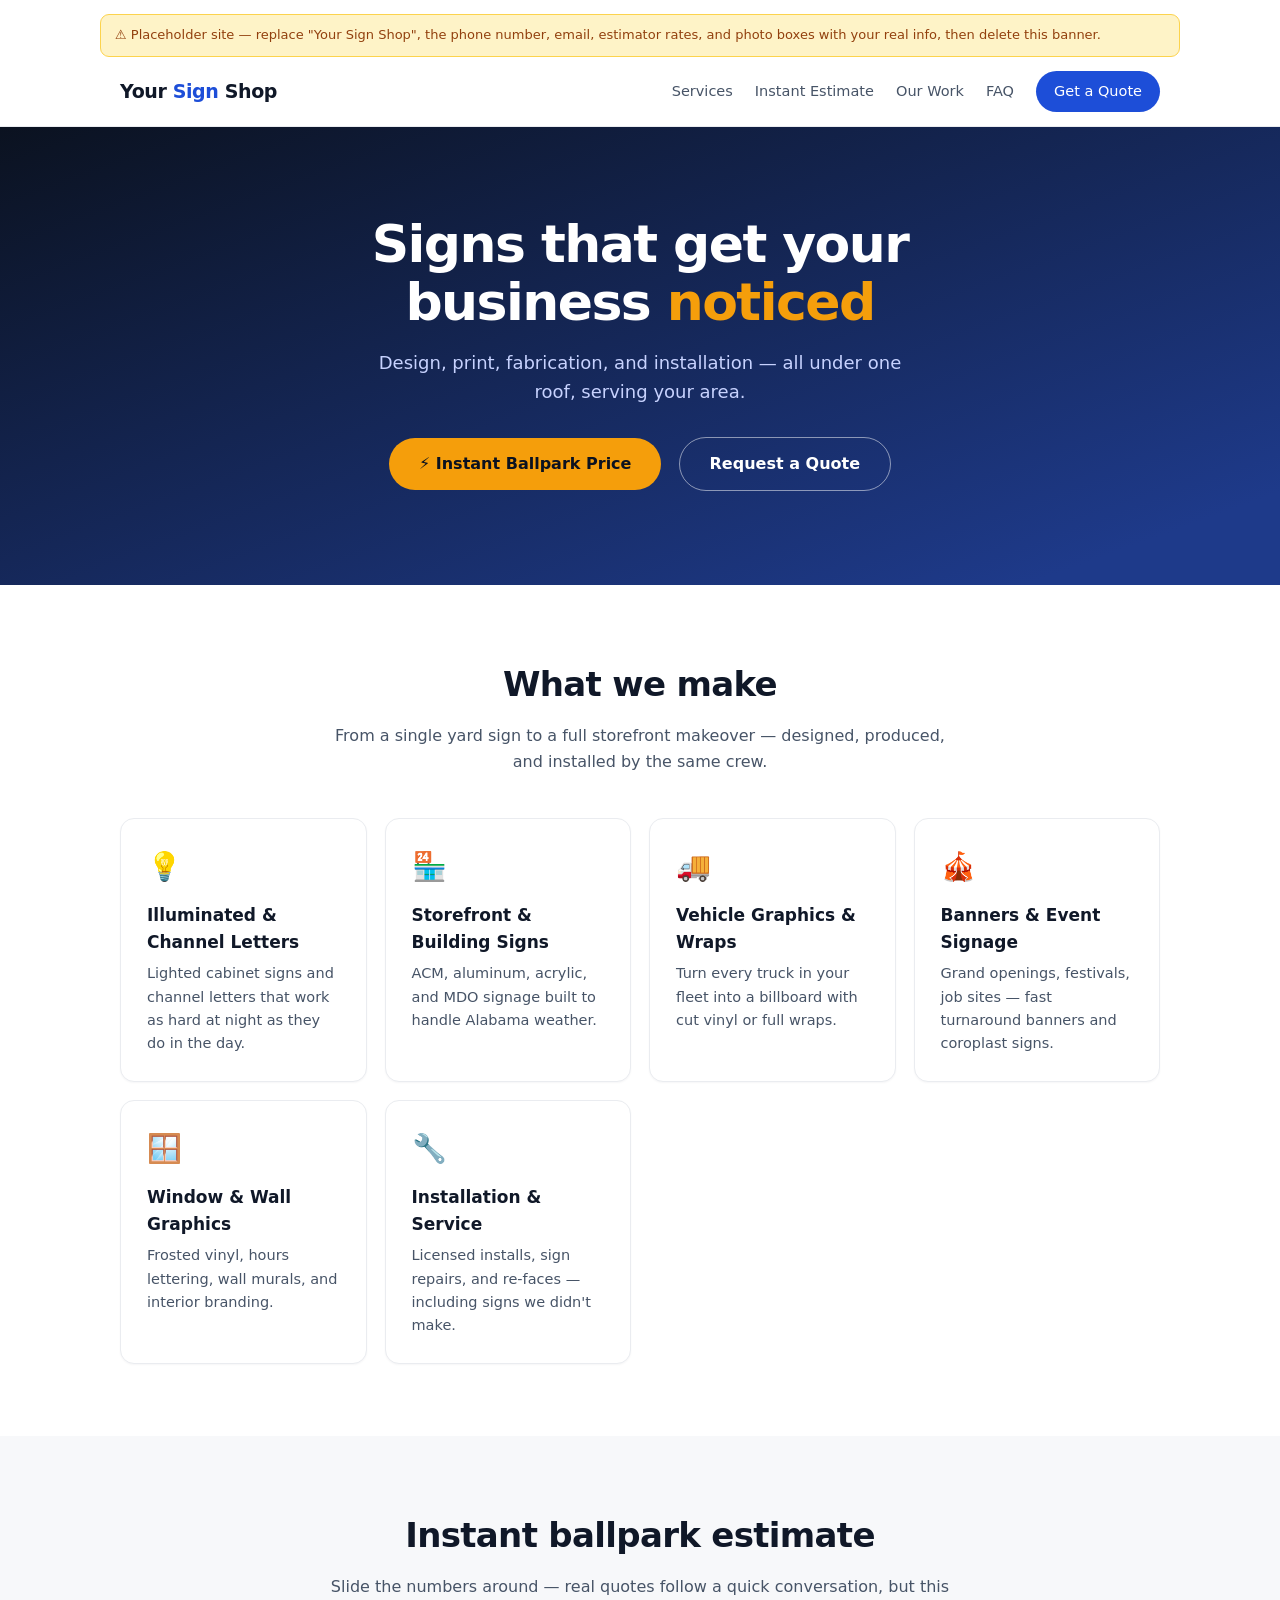
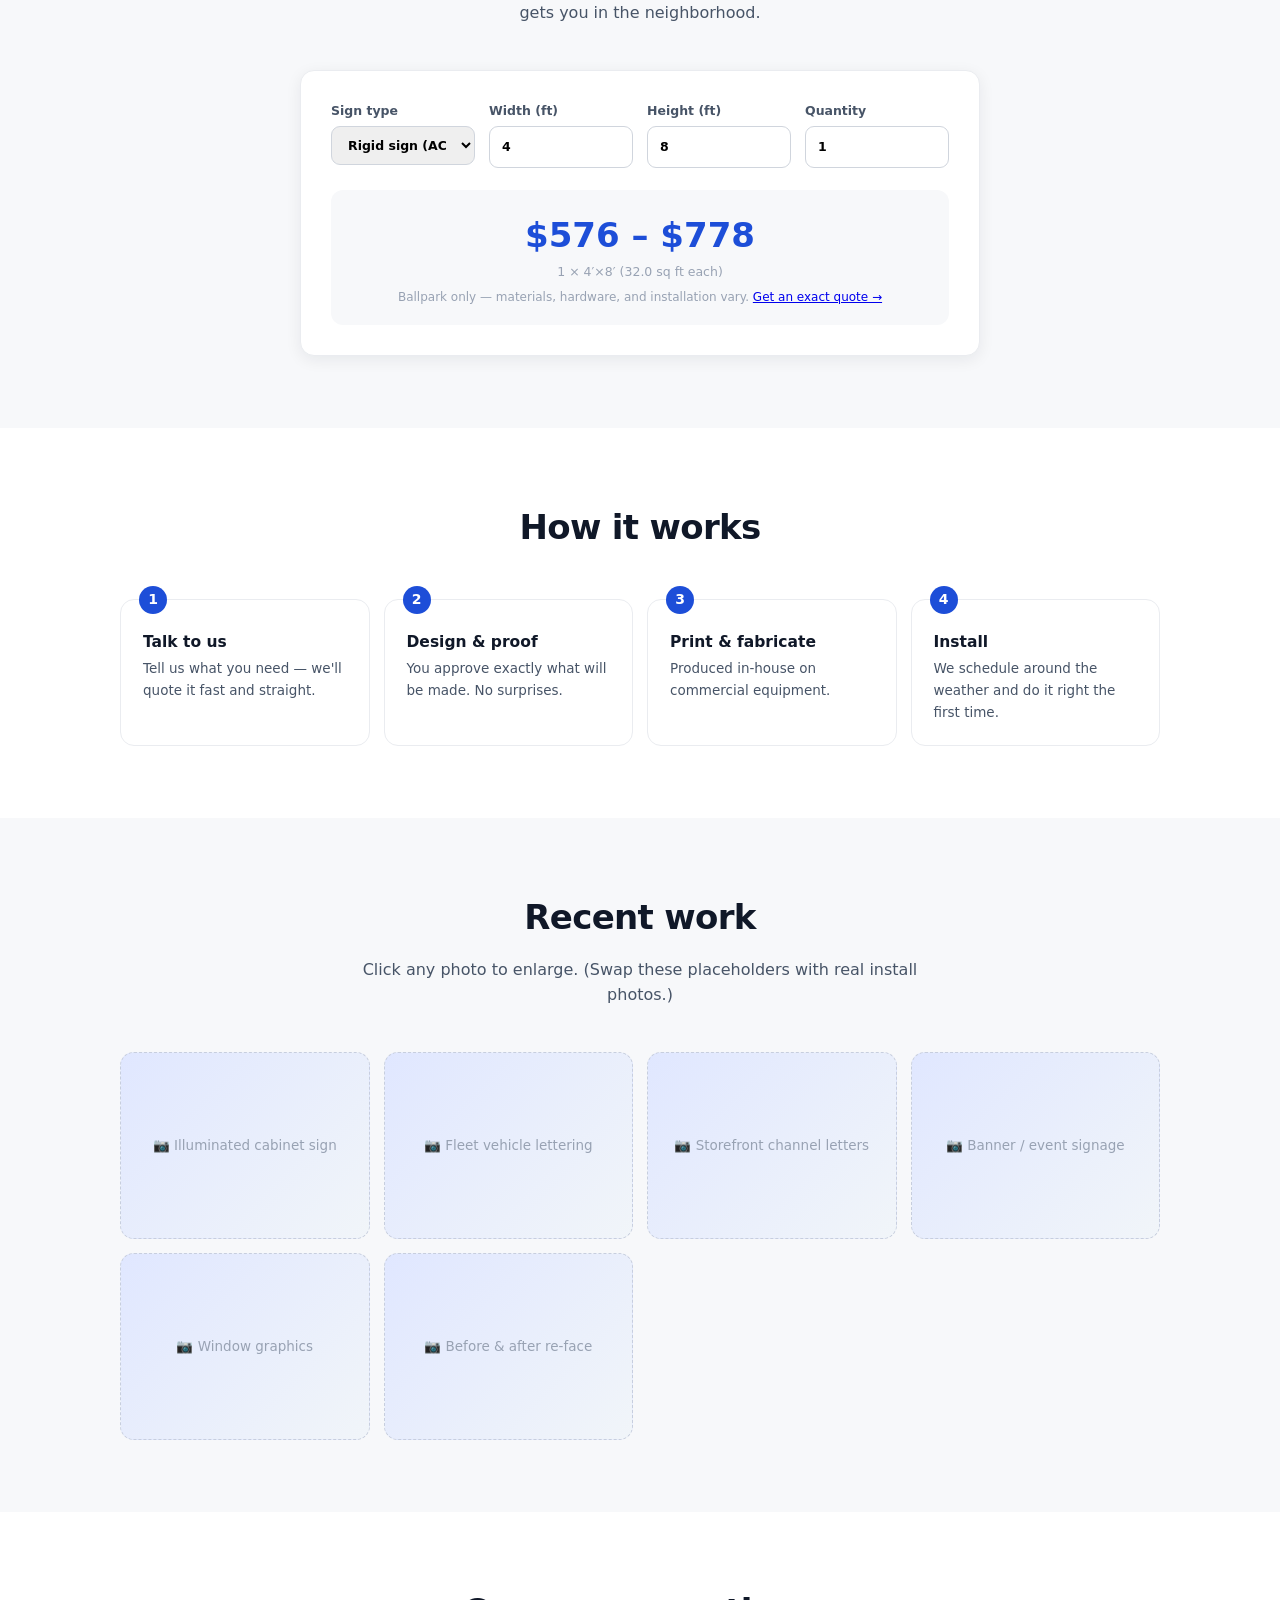
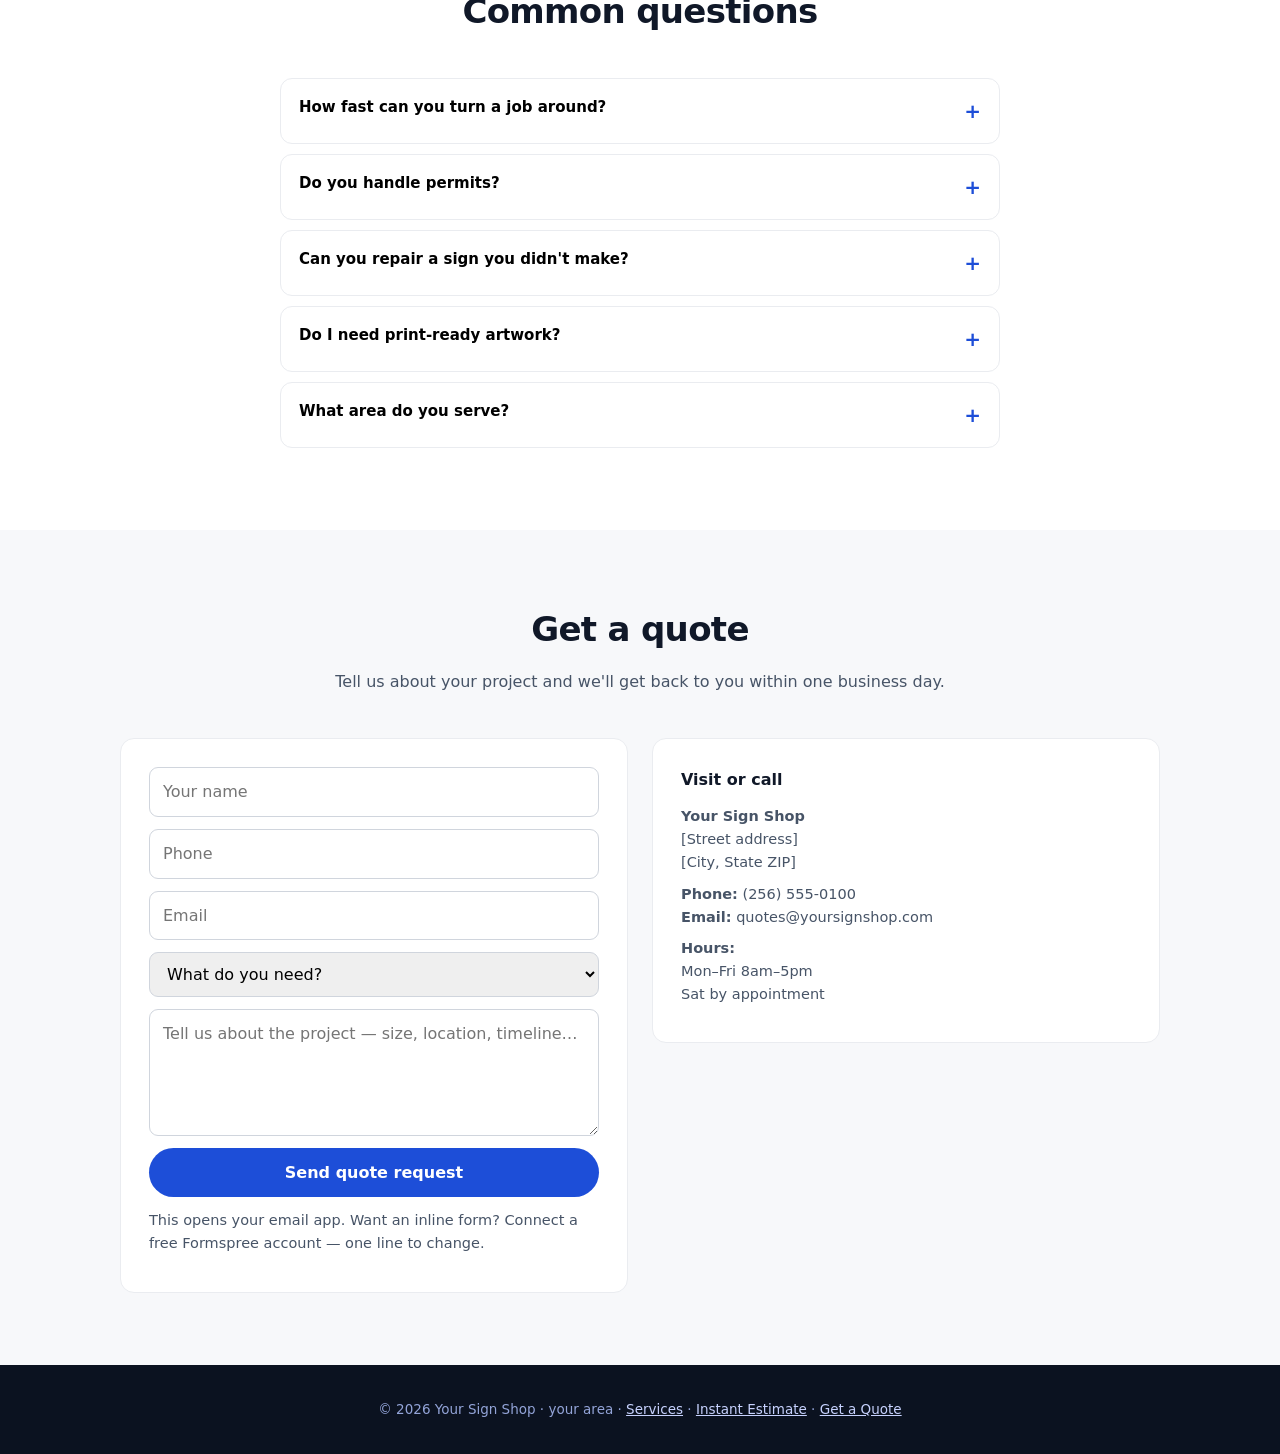
==== commit fbddf5cc: "generic location, visitor-based area" ====
--- a/shop-website-public/index.html
+++ b/shop-website-public/index.html
@@ -3,8 +3,8 @@
 <head>
 <meta charset="UTF-8">
 <meta name="viewport" content="width=device-width, initial-scale=1.0">
-<title>Your Sign Shop — Custom Signs, Banners & Vehicle Graphics | Hazel Green, AL</title>
-<meta name="description" content="Custom signs, banners, vehicle graphics, and installations in Hazel Green, Alabama. Instant ballpark pricing, design to install.">
+<title>Your Sign Shop — Custom Signs, Banners & Vehicle Graphics</title>
+<meta name="description" content="Custom signs, banners, vehicle graphics, and installations. Instant ballpark pricing, design to install.">
 <style>
 :root{--ink:#101828;--ink2:#475467;--ink3:#98a2b3;--bg:#fff;--bg2:#f7f8fa;--brand:#1d4ed8;--brand-dark:#1e3a8a;--accent:#f59e0b;--radius:14px;--max:1080px}
 *{box-sizing:border-box;margin:0}
@@ -111,7 +111,7 @@
 
 <section class="hero">
   <h1>Signs that get your business <em>noticed</em></h1>
-  <p>Design, print, fabrication, and installation — all under one roof in Hazel Green, Alabama.</p>
+  <p>Design, print, fabrication, and installation — all under one roof, serving <span class="geo-area">your area</span>.</p>
   <a class="btn b-solid" href="#estimate">⚡ Instant Ballpark Price</a>
   <a class="btn b-line" href="#contact">Request a Quote</a>
 </section>
@@ -194,7 +194,7 @@
       <div class="faq-item"><button class="faq-q">Do you handle permits?</button><div class="faq-a"><p>Yes — for permanent signage we can handle the local permitting process as part of the project.</p></div></div>
       <div class="faq-item"><button class="faq-q">Can you repair a sign you didn't make?</button><div class="faq-a"><p>Absolutely. Re-faces, lighting repairs, and refurbishments are a regular part of our week.</p></div></div>
       <div class="faq-item"><button class="faq-q">Do I need print-ready artwork?</button><div class="faq-a"><p>No — bring a logo, a sketch, or an idea. Design and proofing are part of the process, and nothing gets made until you approve the proof.</p></div></div>
-      <div class="faq-item"><button class="faq-q">What area do you serve?</button><div class="faq-a"><p>Hazel Green, Huntsville, and the surrounding North Alabama area. Ask about jobs further out.</p></div></div>
+      <div class="faq-item"><button class="faq-q">What area do you serve?</button><div class="faq-a"><p><span class="geo-area">Your area</span> and the surrounding region. Ask about jobs further out.</p></div></div>
     </div>
   </div>
 </section>
@@ -205,7 +205,7 @@
     <p class="lede reveal">Tell us about your project and we'll get back to you within one business day.</p>
     <div class="contact-grid">
       <div class="contact-card reveal">
-        <form class="quote" action="mailto:codybuckleywork@gmail.com" method="get" enctype="text/plain">
+        <form class="quote" action="mailto:quotes@yoursignshop.com" method="get" enctype="text/plain">
           <input type="text" name="name" placeholder="Your name" required>
           <input type="text" name="phone" placeholder="Phone">
           <input type="email" name="email" placeholder="Email" required>
@@ -226,15 +226,15 @@
       </div>
       <div class="contact-card reveal">
         <h3>Visit or call</h3>
-        <p><strong>Your Sign Shop</strong><br>123 Main Street<br>Hazel Green, AL 35750</p>
-        <p><strong>Phone:</strong> (256) 555-0100<br><strong>Email:</strong> codybuckleywork@gmail.com</p>
+        <p><strong>Your Sign Shop</strong><br>[Street address]<br><span class="geo-area">[City, State ZIP]</span></p>
+        <p><strong>Phone:</strong> (256) 555-0100<br><strong>Email:</strong> quotes@yoursignshop.com</p>
         <p><strong>Hours:</strong><br>Mon–Fri 8am–5pm<br>Sat by appointment</p>
       </div>
     </div>
   </div>
 </section>
 
-<footer>© 2026 Your Sign Shop · Hazel Green, Alabama · <a href="#services">Services</a> · <a href="#estimate">Instant Estimate</a> · <a href="#contact">Get a Quote</a></footer>
+<footer>© 2026 Your Sign Shop · <span class="geo-area">your area</span> · <a href="#services">Services</a> · <a href="#estimate">Instant Estimate</a> · <a href="#contact">Get a Quote</a></footer>
 
 <div class="lightbox" id="lightbox"><div class="lb-body" id="lb-body"></div></div>
 <button class="totop" id="totop" aria-label="Back to top">↑</button>
@@ -268,6 +268,14 @@
 ['e-type','e-w','e-h','e-qty'].forEach(id => document.getElementById(id).addEventListener('input', estimate));
 estimate();
 
+// Localize the service area to the visitor (IP-based, silent fallback).
+fetch('https://ipapi.co/json/').then(r => r.json()).then(d => {
+  if (d && d.city) {
+    const label = d.city + (d.region_code ? ', ' + d.region_code : '');
+    document.querySelectorAll('.geo-area').forEach(el => el.textContent = label);
+  }
+}).catch(() => {});
+
 // gallery lightbox
 const lb = document.getElementById('lightbox');
 const lbBody = document.getElementById('lb-body');
